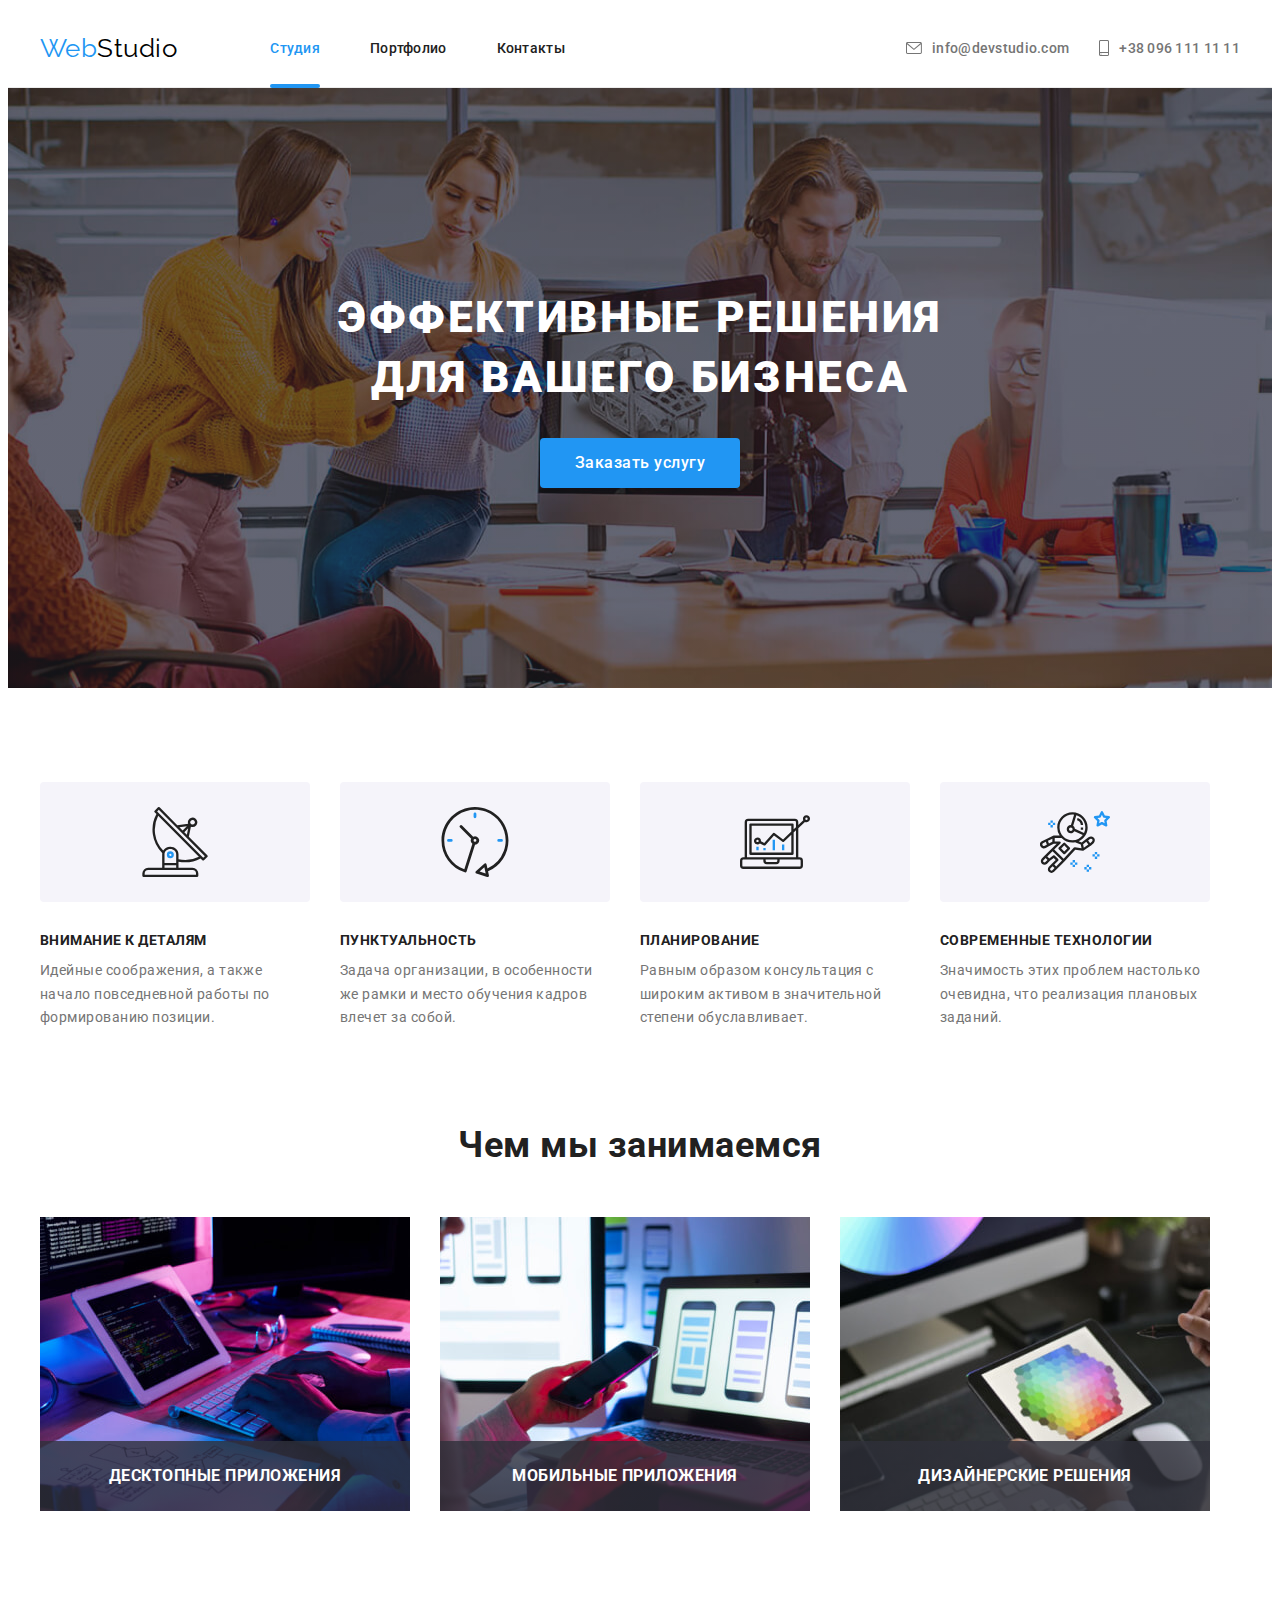
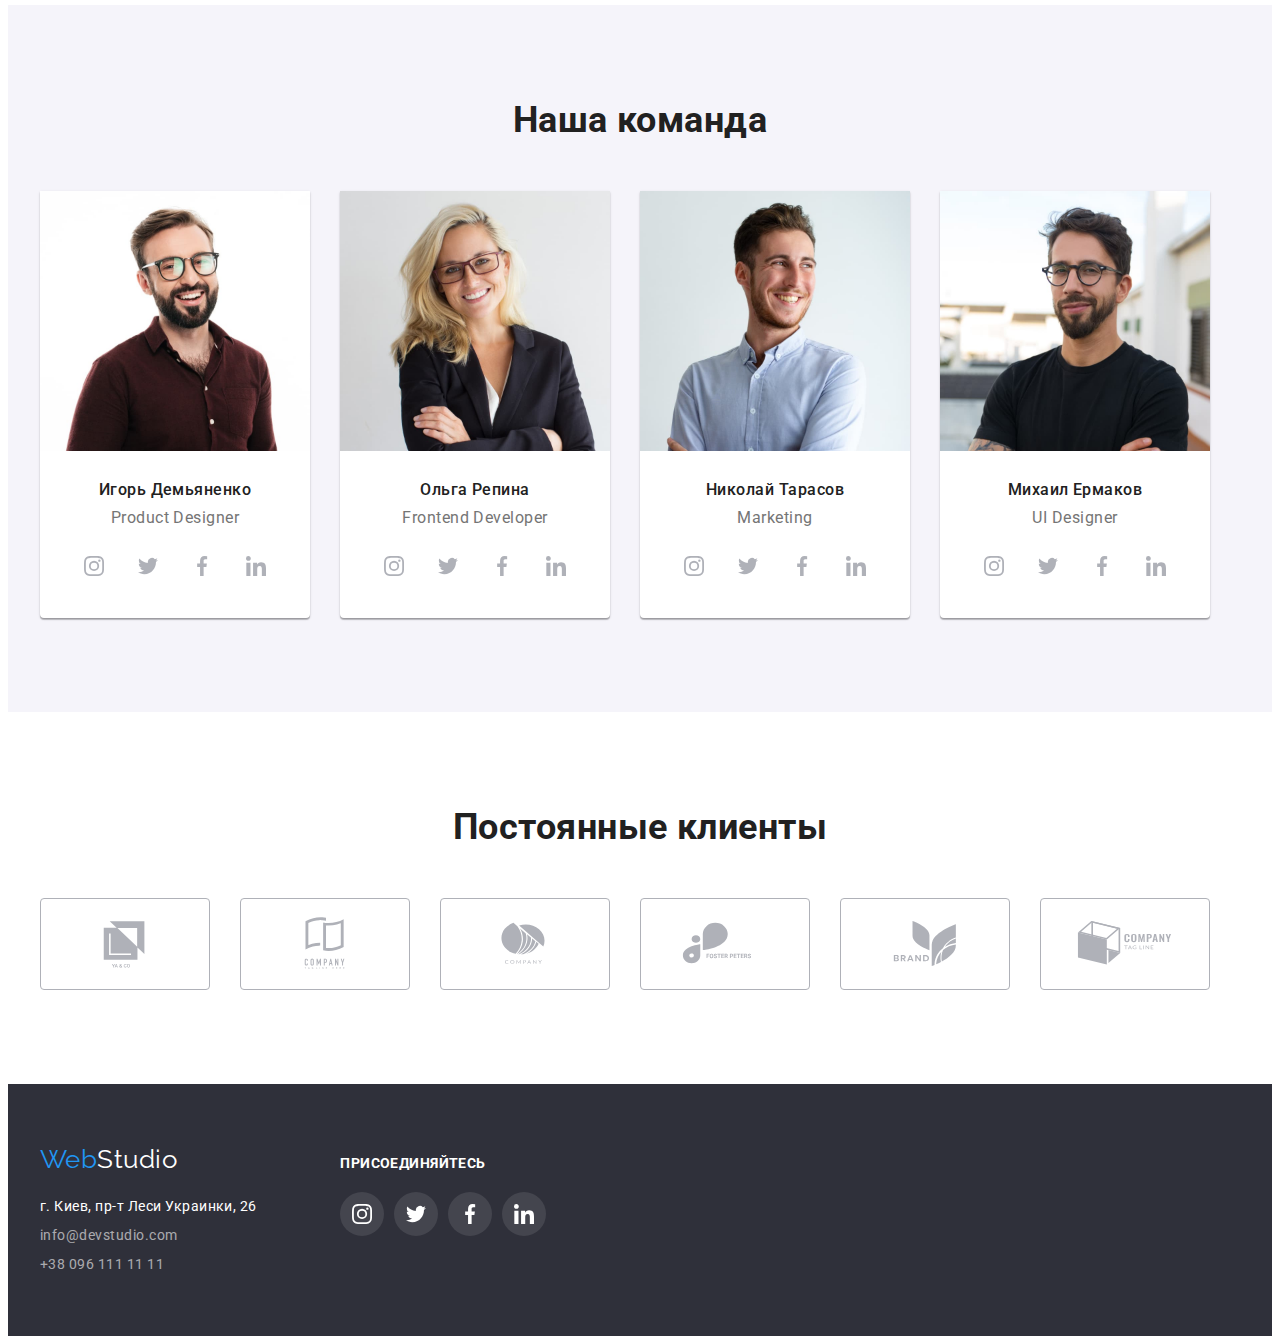
==== index.html @ fe24dbd6 "Update" ====
<!DOCTYPE html>
<html lang="ru">
  <head>
    <meta charset="UTF-8" />
    <meta http-equiv="X-UA-Compatible" content="IE=edge" />
    <meta name="viewport" content="width=device-width, initial-scale=1.0" />
    <title>Веб студия WebStudio</title>
    <link rel="preconnect" href="https://fonts.googleapis.com" />
    <link rel="preconnect" href="https://fonts.gstatic.com" crossorigin />
    <link
      href="https://fonts.googleapis.com/css2?family=Raleway:wght@700&family=Roboto:wght@400;500;700;900&display=swap"
      rel="stylesheet"
    />
    <link
      rel="stylesheet"
      href="https://cdnjs.cloudflare.com/ajax/libs/modern-normalize/1.1.0/modern-normalize.min.css"
      integrity="sha512-wpPYUAdjBVSE4KJnH1VR1HeZfpl1ub8YT/NKx4PuQ5NmX2tKuGu6U/JRp5y+Y8XG2tV+wKQpNHVUX03MfMFn9Q=="
      crossorigin="anonymous"
      referrerpolicy="no-referrer"
    />
    <link rel="stylesheet" href="./css/styles.css" />
  </head>
  <body class="body-page">
    <header class="page-header">
      <!--Логотип и навигация-->
      <div class="container">
        <nav class="navigation">
          <a class="logo logo-header link" href="./index.html"><span>Web</span>Studio</a>
          <ul class="site-nav">
            <li class="site-nav-element">
              <a class="link current" href="./index.html">Студия</a>
            </li>
            <li class="site-nav-element">
              <a class="link" href="./portfolio.html">Портфолио</a>
            </li>
            <li class="site-nav-element">
              <a class="link" href="">Контакты</a>
            </li>
          </ul>
        </nav>

        <ul class="auth-nav">
          <li class="auth-nav-element">
            <a class="auth-nav-mail link" href="mailto:info@devstudio.com"
              ><svg class="auth-nav-mail-svg">
                <use href="./images/symbol-defs.svg#icon-mail"></use></svg
              >info@devstudio.com</a
            >
          </li>
          <li class="auth-nav-element">
            <a class="auth-nav-phone link" href="tel:+380961111111"
              ><svg class="auth-nav-phone-svg">
                <use href="./images/symbol-defs.svg#icon-tel"></use></svg
              >+38 096 111 11 11</a
            >
          </li>
        </ul>
      </div>
    </header>
    <!--Герой-->
    <main>
      <div class="overlay">
        <section class="hero">
          <div class="container">
            <h1 class="hero-title">
              Эффективные решения <br />
              для вашего бизнеса
            </h1>
            <button class="button" type="button" data-modal-open>Заказать услугу</button>
          </div>
          <div class="backdrop is-hidden" data-modal>
            <form class="modal" name="signup_form" autocomplete="on" novalidate>
              <button class="button-close" data-modal-close>
                <svg class="button-close-svg">
                  <use href="./images/symbol-defs.svg#button-close"></use>
                </svg>
              </button>

              <h2 class="modal-title">Оставьте свои данные, мы вам перезвоним</h2>
              <div class="form-fild">
                <label class="form-label" for="name">Имя</label>
                <input
                  class="form-input"
                  type="text"
                  id="name"
                  autofocus
                  placeholder="Иванов Иван Иванович"
                />
              </div>
              <div class="form-fild">
                <label class="form-label" for="tel">Телефон</label>
                <input
                  class="form-input"
                  name="tel"
                  type="tel"
                  id="tel"
                  placeholder="+380**-000-00-00"
                />
              </div>
              <div class="form-fild">
                <label class="form-label" for="email">Почта</label>
                <input
                  class="form-input"
                  name="email"
                  type="email"
                  id="email"
                  placeholder="mail@mail.com"
                />
              </div>
              <div class="form-fild">
                <label class="form-label" for="comment">Комментарий</label>
                <textarea
                  class="form-input comment"
                  name="comment"
                  type="comment"
                  id="comment"
                  placeholder="Введите текст"
                  rows="8"
                ></textarea>
              </div>
              <input class="input" name="checkbox" type="checkbox" id="checkbox" />
              <label class="form-label" for="checkbox"
                >Соглашаюсь с рассылкой и принимаю
                <span class="oferta">Условия договора</span></label
              >
              <br />
              <button type="submit">Отправить</button>
            </form>
          </div>
        </section>
      </div>
      <!--Статьи-->
      <section class="section">
        <div class="container">
          <ul class="works-list list">
            <li class="works">
              <div class="works-thumb">
                <svg class="works-svg">
                  <use href="./images/symbol-defs.svg#icon-antenna"></use>
                </svg>
              </div>

              <h3 class="works-title">Внимание к деталям</h3>
              <p class="works-text">
                Идейные соображения, а также начало повседневной работы по формированию позиции.
              </p>
            </li>
            <li class="works">
              <div class="works-thumb">
                <svg class="works-svg">
                  <use href="./images/symbol-defs.svg#icon-clock"></use>
                </svg>
              </div>
              <h3 class="works-title">Пунктуальность</h3>
              <p class="works-text">
                Задача организации, в особенности же рамки и место обучения кадров влечет за собой.
              </p>
            </li>
            <li class="works">
              <div class="works-thumb">
                <svg class="works-svg">
                  <use href="./images/symbol-defs.svg#icon-diagram"></use>
                </svg>
              </div>
              <h3 class="works-title">Планирование</h3>
              <p class="works-text">
                Равным образом консультация с широким активом в значительной степени обуславливает.
              </p>
            </li>
            <li class="works">
              <div class="works-thumb">
                <svg class="works-svg">
                  <use href="./images/symbol-defs.svg#icon-astronaut"></use>
                </svg>
              </div>
              <h3 class="works-title">Современные технологии</h3>
              <p class="works-text">
                Значимость этих проблем настолько очевидна, что реализация плановых заданий.
              </p>
            </li>
          </ul>
        </div>
      </section>

      <!--Чем мы занимаемся-->
      <section class="section no-padding-top">
        <div class="container">
          <h2 class="section-title">Чем мы занимаемся</h2>
          <ul class="photo-set">
            <li class="photo">
              <div class="photo-set-thumb">
                <img src="./images/img5.jpg" alt="Фото процесса набора кода" width="370" />
                <div class="photo-set-decor">
                  <p class="photo-set-text">Десктопные приложения</p>
                </div>
              </div>
            </li>
            <li class="photo">
              <div class="photo-set-thumb">
                <img
                  src="./images/img6.jpg"
                  alt="Фото процесса разработки дизайна мобильного приложения"
                  width="370"
                />
                <div class="photo-set-decor">
                  <p class="photo-set-text">Мобильные приложения</p>
                </div>
              </div>
            </li>
            <li class="photo">
              <div class="photo-set-thumb">
                <img src="./images/img7.jpg" alt="Фото карты цветов на планшете" width="370" />
                <div class="photo-set-decor">
                  <p class="photo-set-text">Дизайнерские решения</p>
                </div>
              </div>
            </li>
          </ul>
        </div>
      </section>
      <!--Наша команда-->
      <section class="section personal">
        <div class="container">
          <h2 class="section-title">Наша команда</h2>
          <ul class="personal-card-set">
            <li class="personal-card-item">
              <article>
                <div class="card-thumb">
                  <img src="./images/img1.jpg" alt="Фото Игорь Демьяненко" width="270" />
                </div>
                <div class="personal-card-footer">
                  <h3 class="personal-title">Игорь Демьяненко</h3>
                  <p class="personal-text">Product Designer</p>
                  <ul class="personal-card-icon-set list">
                    <li class="personal-card-icon-item">
                      <button class="personal-card-button">
                        <svg class="personal-card-icon">
                          <use href="./images/symbol-defs.svg#icon-instagram"></use>
                        </svg>
                      </button>
                    </li>
                    <li class="personal-card-icon-item">
                      <button class="personal-card-button">
                        <svg class="personal-card-icon">
                          <use href="./images/symbol-defs.svg#icon-twitter"></use>
                        </svg>
                      </button>
                    </li>
                    <li class="personal-card-icon-item">
                      <button class="personal-card-button">
                        <svg class="personal-card-icon">
                          <use href="./images/symbol-defs.svg#icon-facebook"></use>
                        </svg>
                      </button>
                    </li>
                    <li class="personal-card-icon-item">
                      <button class="personal-card-button">
                        <svg class="personal-card-icon">
                          <use href="./images/symbol-defs.svg#icon-linkedin"></use>
                        </svg>
                      </button>
                    </li>
                  </ul>
                </div>
              </article>
            </li>

            <li class="personal-card-item">
              <article>
                <div class="card-thumb">
                  <img src="./images/img2.jpg" alt="Фото Ольга Репина" width="270" />
                </div>
                <div class="personal-card-footer">
                  <h3 class="personal-title">Ольга Репина</h3>
                  <p class="personal-text">Frontend Developer</p>
                  <ul class="personal-card-icon-set list">
                    <li class="personal-card-icon-item">
                      <button class="personal-card-button">
                        <svg class="personal-card-icon">
                          <use href="./images/symbol-defs.svg#icon-instagram"></use>
                        </svg>
                      </button>
                    </li>
                    <li class="personal-card-icon-item">
                      <button class="personal-card-button">
                        <svg class="personal-card-icon">
                          <use href="./images/symbol-defs.svg#icon-twitter"></use>
                        </svg>
                      </button>
                    </li>
                    <li class="personal-card-icon-item">
                      <button class="personal-card-button">
                        <svg class="personal-card-icon">
                          <use href="./images/symbol-defs.svg#icon-facebook"></use>
                        </svg>
                      </button>
                    </li>
                    <li class="personal-card-icon-item">
                      <button class="personal-card-button">
                        <svg class="personal-card-icon">
                          <use href="./images/symbol-defs.svg#icon-linkedin"></use>
                        </svg>
                      </button>
                    </li>
                  </ul>
                </div>
              </article>
            </li>

            <li class="personal-card-item">
              <article>
                <div class="card-thumb">
                  <img src="./images/img3.jpg" alt="Фото Николай Тарасов" width="270" />
                </div>
                <div class="personal-card-footer">
                  <h3 class="personal-title">Николай Тарасов</h3>
                  <p class="personal-text">Marketing</p>
                  <ul class="personal-card-icon-set list">
                    <li class="personal-card-icon-item">
                      <button class="personal-card-button">
                        <svg class="personal-card-icon">
                          <use href="./images/symbol-defs.svg#icon-instagram"></use>
                        </svg>
                      </button>
                    </li>
                    <li class="personal-card-icon-item">
                      <button class="personal-card-button">
                        <svg class="personal-card-icon">
                          <use href="./images/symbol-defs.svg#icon-twitter"></use>
                        </svg>
                      </button>
                    </li>
                    <li class="personal-card-icon-item">
                      <button class="personal-card-button">
                        <svg class="personal-card-icon">
                          <use href="./images/symbol-defs.svg#icon-facebook"></use>
                        </svg>
                      </button>
                    </li>
                    <li class="personal-card-icon-item">
                      <button class="personal-card-button">
                        <svg class="personal-card-icon">
                          <use href="./images/symbol-defs.svg#icon-linkedin"></use>
                        </svg>
                      </button>
                    </li>
                  </ul>
                </div>
              </article>
            </li>

            <li class="personal-card-item">
              <article>
                <div class="card-thumb">
                  <img src="./images/img4.jpg" alt="Фото Михаил Ермаков" width="270" />
                </div>
                <div class="personal-card-footer">
                  <h3 class="personal-title">Михаил Ермаков</h3>
                  <p class="personal-text">UI Designer</p>
                  <ul class="personal-card-icon-set list">
                    <li class="personal-card-icon-item">
                      <button class="personal-card-button">
                        <svg class="personal-card-icon">
                          <use href="./images/symbol-defs.svg#icon-instagram"></use>
                        </svg>
                      </button>
                    </li>
                    <li class="personal-card-icon-item">
                      <button class="personal-card-button">
                        <svg class="personal-card-icon">
                          <use href="./images/symbol-defs.svg#icon-twitter"></use>
                        </svg>
                      </button>
                    </li>
                    <li class="personal-card-icon-item">
                      <button class="personal-card-button">
                        <svg class="personal-card-icon">
                          <use href="./images/symbol-defs.svg#icon-facebook"></use>
                        </svg>
                      </button>
                    </li>
                    <li class="personal-card-icon-item">
                      <button class="personal-card-button">
                        <svg class="personal-card-icon">
                          <use href="./images/symbol-defs.svg#icon-linkedin"></use>
                        </svg>
                      </button>
                    </li>
                  </ul>
                </div>
              </article>
            </li>
          </ul>
        </div>
      </section>
      <section class="section">
        <div class="container">
          <h2 class="section-title">Постоянные клиенты</h2>
          <ul class="regular-customers-set">
            <li class="regular-customers-item">
              <button class="regular-customers-button">
                <svg class="regular-customers-icon">
                  <use href="./images/symbol-defs.svg#icon-regular-customers-1"></use>
                </svg>
              </button>
            </li>
            <li class="regular-customers-item">
              <button class="regular-customers-button">
                <svg class="regular-customers-icon">
                  <use href="./images/symbol-defs.svg#icon-regular-customers-2"></use>
                </svg>
              </button>
            </li>
            <li class="regular-customers-item">
              <button class="regular-customers-button">
                <svg class="regular-customers-icon">
                  <use href="./images/symbol-defs.svg#icon-regular-customers-3"></use>
                </svg>
              </button>
            </li>
            <li class="regular-customers-item">
              <button class="regular-customers-button">
                <svg class="regular-customers-icon">
                  <use href="./images/symbol-defs.svg#icon-regular-customers-4"></use>
                </svg>
              </button>
            </li>
            <li class="regular-customers-item">
              <button class="regular-customers-button">
                <svg class="regular-customers-icon">
                  <use href="./images/symbol-defs.svg#icon-regular-customers-5"></use>
                </svg>
              </button>
            </li>
            <li class="regular-customers-item">
              <button class="regular-customers-button">
                <svg class="regular-customers-icon">
                  <use href="./images/symbol-defs.svg#icon-regular-customers-6"></use>
                </svg>
              </button>
            </li>
          </ul>
        </div>
      </section>
    </main>
    <footer class="footer">
      <div class="container">
        <div>
          <!--Логотип-->
          <a class="logo logo-footer link" href="./index.html"><span>Web</span>Studio</a>
          <!--Контакты-->
          <address class="address one">г. Киев, пр-т Леси Украинки, 26</address>
          <address class="address">
            <a class="link" href="mailto:info@devstudio.com">info@devstudio.com</a>
            <a class="link" href="tel:+380961111111">+38 096 111 11 11</a>
          </address>
        </div>
        <div class="social-set">
          <h3 class="social-title">Присоединяйтесь</h3>
          <ul class="personal-card-icon-set list">
            <li class="personal-card-icon-item">
              <button class="footer-icon-button">
                <svg class="footer-icon personal-card-icon">
                  <use href="./images/symbol-defs.svg#icon-instagram"></use>
                </svg>
              </button>
            </li>
            <li class="personal-card-icon-item">
              <button class="footer-icon-button">
                <svg class="personal-card-icon">
                  <use href="./images/symbol-defs.svg#icon-twitter"></use>
                </svg>
              </button>
            </li>
            <li class="personal-card-icon-item">
              <button class="footer-icon-button">
                <svg class="personal-card-icon">
                  <use href="./images/symbol-defs.svg#icon-facebook"></use>
                </svg>
              </button>
            </li>
            <li class="personal-card-icon-item">
              <button class="footer-icon-button">
                <svg class="personal-card-icon">
                  <use href="./images/symbol-defs.svg#icon-linkedin"></use>
                </svg>
              </button>
            </li>
          </ul>
        </div>
      </div>
    </footer>
    <script src="./js/modal.js"></script>
  </body>
</html>
---- css/styles.css ----
:root {
    --brand-color-blue: #3f51b5;
    --brand-color-blue-light: #2196F3;
    --brand-color-blue-light-hover: #188CE8;    
    --brand-color-black: #000000;
    --brand-color-black-light: #212121;
    --brand-color-black-dark: #2F303A;
    --brand-color-gray: #757575;
    --brand-color-gray-light: #F5F4FA;
    --brand-color-gray-border: #EEEEEE;
    --brand-color-gray-icon: #AFB1B8;
    --brand-color-white: #FFFFFF;
    --brand-color-heder-line: #ECECEC;
    --brand-color-address:rgba(255, 255, 255, 0.6);
    --card-set-portfolio: 30px;
    --animation-duration: 250ms;
    --animation-timing-function: cubic-bezier(0.4, 0, 0.2, 1);
}
h1, h2, h3, h4, h5, h6, p, ul {
    margin: 0;
}
ul {
    padding: 0;
}
img {
    display: block;
    max-width: 100%;
    height: auto;
}
.list {
    list-style: none;    
}
.link {
    text-decoration: none;    
    line-height: 1.17;
}
.body-page {    
    font-family: 'Roboto', sans-serif;
    letter-spacing: 0.03em;
    background-color: var(--brand-color-white);        
    color: var(--brand-color-black-light);   
}

/* Рамка хедера */
.page-header .container{
    display: flex;    
    padding-top: 25px;
    padding-bottom: 24px;
    align-items: center;
}

.page-header {    
    border-bottom: 1px solid var(--brand-color-heder-line);
}

/* Подсветка */
.site-nav {
    display: flex;
    align-items: center;
    list-style: none;     
}
.site-nav .link {    
    display: block;
    font-size: 14px;
    font-weight: 500;
    letter-spacing: 0.02em;
    color: var(--brand-color-black-light);

    transition: color;
    transition-duration: var(--animation-duration);
    transition-timing-function: var(--animation-timing-function);
}
.site-nav .link:hover, 
.site-nav .link:focus, 
.site-nav .link.current {
    color: var(--brand-color-blue-light);
}
.site-nav-element + .site-nav-element {
    margin-left: 50px;
}

.navigation {
    display: flex;
}

/* Хедер, почта, телефон */
.auth-nav {
    margin-left: auto;
    display: flex;
    list-style: none;
}

.auth-nav-element + .auth-nav-element {
 margin-left: 30px;
}

.auth-nav .link {    
    font-size: 14px;
    font-weight: 500;
    letter-spacing: 0.02em;
    color: var(--brand-color-gray);

    transition: color;
    transition-duration: var(--animation-duration);
    transition-timing-function: var(--animation-timing-function);
}
.auth-nav .link:hover, .auth-nav .link:focus {
    color: var(--brand-color-blue-light);       
}
.auth-nav-mail, .auth-nav-phone {
    display: flex;
    align-items: center;
}

.auth-nav-mail-svg {    
    height: 12px;
    width: 16px;
    fill: currentColor;
    margin-right: 10px;
} 
.auth-nav-phone-svg {
    height: 16px;
    width: 10px;
    fill: currentColor;   
    margin-right: 10px;    
}


/* Логотип */
.logo {
    margin-right: 93px;    
    font-size: 26px;
    color: var(--brand-color-black);    
    font-family: 'Raleway', sans-serif;        
}
.logo span{
    color: var(--brand-color-blue-light);
}
/* Герой */
.hero .button {
    display: inline-block;
    padding: 10px 32px;
    margin: 0;
    min-width: 200px;
    color: var(--brand-color-white);
    background: var(--brand-color-blue-light);
    box-shadow: 0px 4px 4px rgba(0, 0, 0, 0.15);
    line-height: 1.88;
    transition: background;
    transition-duration: var(--animation-duration);
    transition-timing-function: var(--animation-timing-function);
}
.hero .button:hover, 
.hero .button:focus {
    background-color: var(--brand-color-blue-light-hover);
}
.hero {
    padding-top: 200px;
    padding-bottom: 200px;
    text-align: center;    
}
.overlay {
    margin-right: auto;
    margin-left: auto;
    max-width: 1600px;
    background-image: linear-gradient(
    to right
    ,rgba(47, 48, 58, 0.4)
    ,rgba(47, 48, 58, 0.4))
    ,url(../images/hero.jpg);
    background-color: #C4C4C4;;
    background-position: center;
    background-repeat: no-repeat;
}

.hero-title {    
    margin-bottom: 30px;
    text-transform: uppercase;
    text-align: center;    
    font-size: 44px;
    font-weight: 900;    
    line-height: 1.36;
    letter-spacing: 0.06em;
    color: var(--brand-color-white);    
}
/* Наша команда */
.personal { 
    background: var(--brand-color-gray-light);
}
.personal-card-footer {
    padding-top: 30px;
    padding-bottom: 30px;
}
.personal-title {    
    margin-bottom: 10px;
    font-weight: 500;
    font-size: 16px;    
    line-height: 1.17;
    text-align: center;    
}
.personal-text {
    margin-bottom: 16px;   
    line-height: 1.17;
    text-align: center;    
    color: var(--brand-color-gray);
}
.personal-card-set {    
    display: flex;   
    list-style: none;
}
.personal-card-item {
     
    background-color: var(--brand-color-white);
    box-shadow: 0px 1px 3px rgba(0, 0, 0, 0.12), 0px 1px 1px rgba(0, 0, 0, 0.14), 0px 2px 1px rgba(0, 0, 0, 0.2);
    border-radius: 0px 0px 4px 4px;
}
.personal-card-item + .personal-card-item {
    margin-left: 30px;
}
.personal-card-icon-set {
    display: flex;
    justify-content: center;
}
.personal-card-button { 
    width: 44px;
    height: 44px;
    padding: 0;
    display: flex;
    align-items: center;
    justify-content: center;
    cursor: pointer;
    color: var(--brand-color-gray-icon);
    background: none;    
    border: none;
    border-radius: 50%;

    transition: color, background-color;
    transition-duration: var(--animation-duration);
    transition-timing-function: var(--animation-timing-function);
}
.personal-card-button:hover,
.personal-card-button:focus {
    color: var(--brand-color-white);
    background-color: var(--brand-color-blue-light);    
}
.personal-card-icon-item + .personal-card-icon-item {
    margin-left: 10px;
}
.personal-card-icon {
    fill: currentColor;  
    width: 20px;
    height: 20px;
}
/* Секция картинок */
.section-title {   
    margin-bottom: 50px;    
    font-size: 36px;    
    line-height: 1.17;
    text-align: center;    
}
/* Секция коротких текстов */
.works-list {    
    display: flex;    
}
.works + .works {    
    margin-left: 30px;
}

.works-thumb {
    margin-bottom: 30px;
    justify-content: center;
    align-items: center;
    display: flex;
    width: 270px;
    height: 120px;
    background: var(--brand-color-gray-light);
    border-radius: 4px;
}
.works-svg {    
    width: 70px;
    height: 70px;    
}

.works-title {
    margin-bottom: 10px;   
    font-size: 14px;    
    line-height: 1.17;    
    text-transform: uppercase;
}
.works-text {        
    width: 270px; 
    font-size: 14px;    
    line-height: 1.714;    
    color: var(--brand-color-gray);       
}

/* Секция Постоянные клиенты */
.regular-customers-set {
    display: flex;
    list-style: none;
}


.regular-customers-item + .regular-customers-item {
    margin-left: 30px;
}

.regular-customers-icon { 
    fill: currentColor;    
    width: 106px;
    height: 60px;
}

.regular-customers-button {
    padding: 0;
    justify-content: center;
    align-items: center;
    display: flex;    
    width: 170px;
    height: 92px;
    color: var(--brand-color-gray-icon);
    cursor: pointer;    
    border: 1px solid var(--brand-color-gray-icon);
    border-radius: 4px;
    background-color: var(--brand-color-white);

    transition: color, border;
    transition-duration: var(--animation-duration);
    transition-timing-function: var(--animation-timing-function);
}
.regular-customers-button:hover, 
.regular-customers-button:focus {
    color: var(--brand-color-blue-light);
    border: 1px solid var(--brand-color-blue-light);
    
}

/* Футер */
.logo-footer {
    margin-bottom: 20px;
    display: block;
    color: var(--brand-color-white);    
}
.footer {
    padding: 60px 0;
    background: var(--brand-color-black-dark);    
}
.address,
.address .link {    
    font-size: 14px;
    line-height: 1.71;
    color: var(--brand-color-white);
    font-style: normal;
}
.one {
margin-bottom: 5px;
}

.address .link {    
    display: block;
    color: var(--brand-color-address);
    transition: color;
    transition-duration: var(--animation-duration);
    transition-timing-function: var(--animation-timing-function);
}
.address .link:first-child {
margin-bottom: 5px;
}
.address .link:hover,
.address .link:focus {
    color: var(--brand-color-blue-light);
}

.social-set {
    margin-top: 12px;
    margin-left: 70px;
}
.social-title {
    margin-bottom: 20px;
    text-transform: uppercase;
    color: var(--brand-color-white);
    font-weight: 700;
    font-size: 14px;
    line-height: 1.14;
    letter-spacing: 0.03em;
}


.footer-icon-button {
    width: 44px;
    height: 44px;
    padding: 0;
    display: flex;
    align-items: center; 
    justify-content: center;   
    cursor: pointer;
    color: var(--brand-color-white);
    background: rgba(255, 255, 255, 0.1);
    border-radius: 50%;    
    border: none;

    transition: color, background-color;
    transition-duration: var(--animation-duration);
    transition-timing-function: var(--animation-timing-function);
}

.footer-icon-button:hover,
.footer-icon-button:focus {    
    background-color: var(--brand-color-blue-light);
}
.footer > .container {
    display: flex;
}
/* Портфолио фильтры*/
.buttons {
    margin-bottom: 50px;
    display: flex;
    justify-content: center;
}
.button {
    padding: 6px 22px;  
    margin: 0px 4px;   
    color: var(--brand-color-black-light);
    background: var(--brand-color-gray-light);
    cursor: pointer;
    border: 0;    
    font-family: inherit;
    font-weight: 500;
    font-size: 16px;
    line-height: 1.62;    
    letter-spacing: inherit;    
    border-radius: 4px;

    transition: color, background, box-shadow;
    transition-duration: var(--animation-duration);
    transition-timing-function: var(--animation-timing-function);
}

.button:hover, .button:focus {
    color: var(--brand-color-white);
    background: var(--brand-color-blue-light);
    box-shadow: 0px 3px 1px rgba(0, 0, 0, 0.1), 0px 1px 2px rgba(0, 0, 0, 0.08), 0px 2px 2px rgba(0, 0, 0, 0.12);
}
/* Портфолио карточки */
.portfolio-card {
    text-decoration: none;
    display: block;

    transition: box-shadow;
    transition-duration: var(--animation-duration);
    transition-timing-function: var(--animation-timing-function);
}
.portfolio-card-set-title {
    display: none;
}
.portfolio-card-set {    
    margin-top: calc(-1 * var(--card-set-portfolio));
    margin-left: calc(-1 * var(--card-set-portfolio));
    display: flex;
    flex-wrap: wrap;
}

.portfolio-card:hover,
.portfolio-card:focus {
    box-shadow: 0px 1px 1px rgba(0, 0, 0, 0.12), 0px 4px 4px rgba(0, 0, 0, 0.06), 1px 4px 6px rgba(0, 0, 0, 0.16);
}

.portfolio-card-item {
    margin-top: var(--card-set-portfolio);
    margin-left: var(--card-set-portfolio);
    flex-basis: calc(100% / 3 - var(--card-set-portfolio));
}

.portfolio-card-content {
    padding: 20px 23px 19px 24px;
    border: 1px solid var(--brand-color-gray-border);
    border-top: none;
}

.portfolio-card-title {
    color: var(--brand-color-black-light);
    margin-bottom: 4px;
    font-size: 18px;
    line-height: 2;
    letter-spacing: 0.06em;
}

.portfolio-card-text {
    line-height: 1.88;
    color: var(--brand-color-gray);
}

.container {
    margin-left: auto;
    margin-right: auto;
    width: 1200px;
    padding-left: 15px;
    padding-right: 15px;    
    /* outline: solid tomato; */
}
.section {
    padding: 94px 0;    
}
.no-padding-top  {
    padding-top: 0;
}
.photo-set {    
    list-style: none;
    display: flex;    
}
.photo + .photo {
    margin-left: 30px;
}
.photo-set-thumb {
    position: relative;
}

.photo-set-text {
    color: var(--brand-color-white);
    text-transform: uppercase;
    font-weight: 700;
    text-align: center;
}

.photo-set-decor {
    display: flex;
    justify-content: center;
    align-items: center;
    height: 70px;
    width: 100%;
    position: absolute;
    bottom: 0;
    background: linear-gradient(to right, rgba(47, 48, 58, 0.8), rgba(47, 48, 58, 0.8));
}

.photo + .photo {
    margin-left: 30px;
}
.card-thumb {
    position: relative;
    overflow: hidden;
}


.portfolio-card-overlay {    
    position: absolute;
    top: 0;
    left: 0;
    width: 100%;
    height: 100%;
    background-color: rgba(33, 150, 243, 0.9);
    transform: translateY(100%);

    transition-property: transform;
    transition-duration: var(--animation-duration);
    transition-timing-function: var(--animation-timing-function);
}
.portfolio-card:hover .portfolio-card-overlay,
.portfolio-card:focus .portfolio-card-overlay  {    
    transform: translateY(0);    
}

.portfolio-card-overlay-text {
    padding: 63px 24px;
    font-size: 18px;
    line-height: 1.56;
    letter-spacing: 0.03em;
    color: var(--brand-color-white);
}
/* Анимация модалки */
.backdrop {    
    position: fixed;
    top: 0;
    left: 0;
    width: 100%;
    height: 100%;
    background-color: rgba(0, 0, 0, 0.2);
    opacity: 1;
    transition-property: opacity;
    transition-duration: var(--animation-duration);
    transition-timing-function: var(--animation-timing-function);
    z-index: 999;
}
.backdrop.is-hidden {
    opacity: 0;
    pointer-events: none;
}

.modal {
    position: relative;
    padding: 40px;
    position: absolute;
    top: 50%;
    left: 50%;    
    transform: translate(-50%, -50%) scale(1);
    min-width: 528px;
    min-height: 581px;
    background-color: var(--brand-color-white);
    box-shadow: 0px 1px 3px rgba(0, 0, 0, 0.12), 0px 1px 1px rgba(0, 0, 0, 0.14), 0px 2px 1px rgba(0, 0, 0, 0.2);
    border-radius: 4px;

    transition-property: transform;
    transition-duration: var(--animation-duration);
    transition-timing-function: var(--animation-timing-function);
}
.backdrop.is-hidden .modal {
    transform: translate(-50%, -50%) scale(0.5);
}
/* декоративное подчеркивание */
.site-nav-element {
    position: relative;
}
.site-nav-element>.link::after {    
    position: absolute;
    content: "";
    display: block;
    height: 4px;
    width: 100%;
    margin-top: 28px;
    background-color: var(--brand-color-blue-light);
    border-radius: 2px;
    transform: scaleX(0);
    transition: transform;
    transition-duration: var(--animation-duration);
    transition-timing-function: var(--animation-timing-function);
}

.site-nav-element > .link:hover::after,
.site-nav-element>.link:focus::after {
    transform: scaleX(1);
}

.link.current::after {
    transform: scaleX(1);    
}

.button-close {
    position: absolute;
    top: 8px;
    right: 8px;
    border: 1px solid rgba(0, 0, 0, 0.1);
    width: 30px;
    height: 30px;
    border-radius: 50%;
    background-color: var(--brand-color-white);

    transition: color;
    transition-duration: var(--animation-duration);
    transition-timing-function: var(--animation-timing-function);
}

.button-close:hover, 
.button-close:focus {
    color: var(--brand-color-blue-light);    
}

.button-close-svg {
    
    width: 11px;
    height: 11px;
    fill: currentColor;
}

.modal-title {
    margin-bottom: 12px;
    font-weight: 700;
    font-size: 20px;
    text-align: center;
    
    color: #212121;
}
.modal .form-label {
    text-align: left;
    letter-spacing: 0.01em;
    margin-bottom: 4px;
    color: var(--brand-color-gray);
}

.modal-set {
    font-size: 12px;
    display: flex;
    flex-direction: column;
    align-items: flex-start;
}
.form-input {
    padding: 12px 11px;
    margin-bottom: 10px;
    /* height: 40px;  */
    width: 100%;

    border: 1px solid rgba(33, 33, 33, 0.2);
    border-radius: 4px;
}

.comment {
    padding: 12px 16px;
    resize: none;
    height: 120px;
}

.form-fild {
    display: flex;
    flex-direction: column;
    /* outline: solid tomato; */
}

.form-input::placeholder {
    font-size: 12px;
    line-height: 1.17;
    letter-spacing: 0.01em;
    color: rgba(117, 117, 117, 0.5);;
}
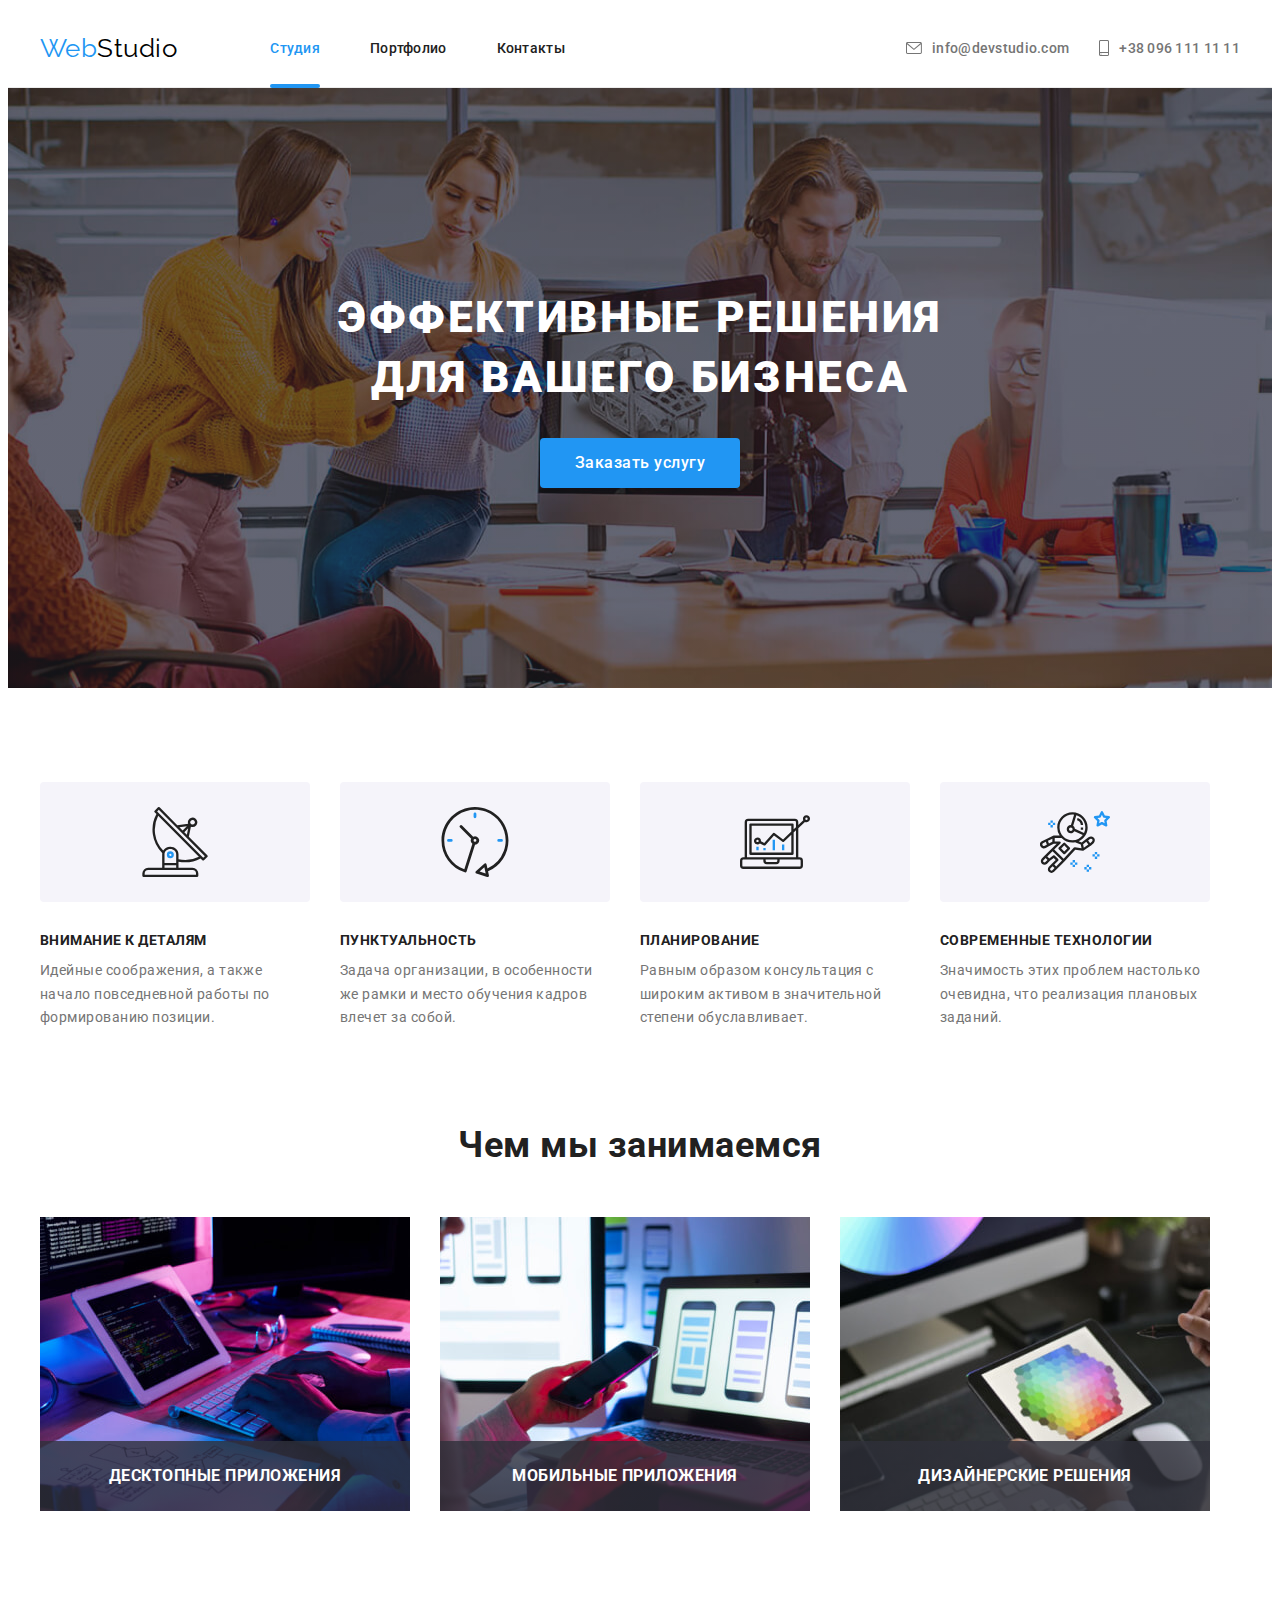
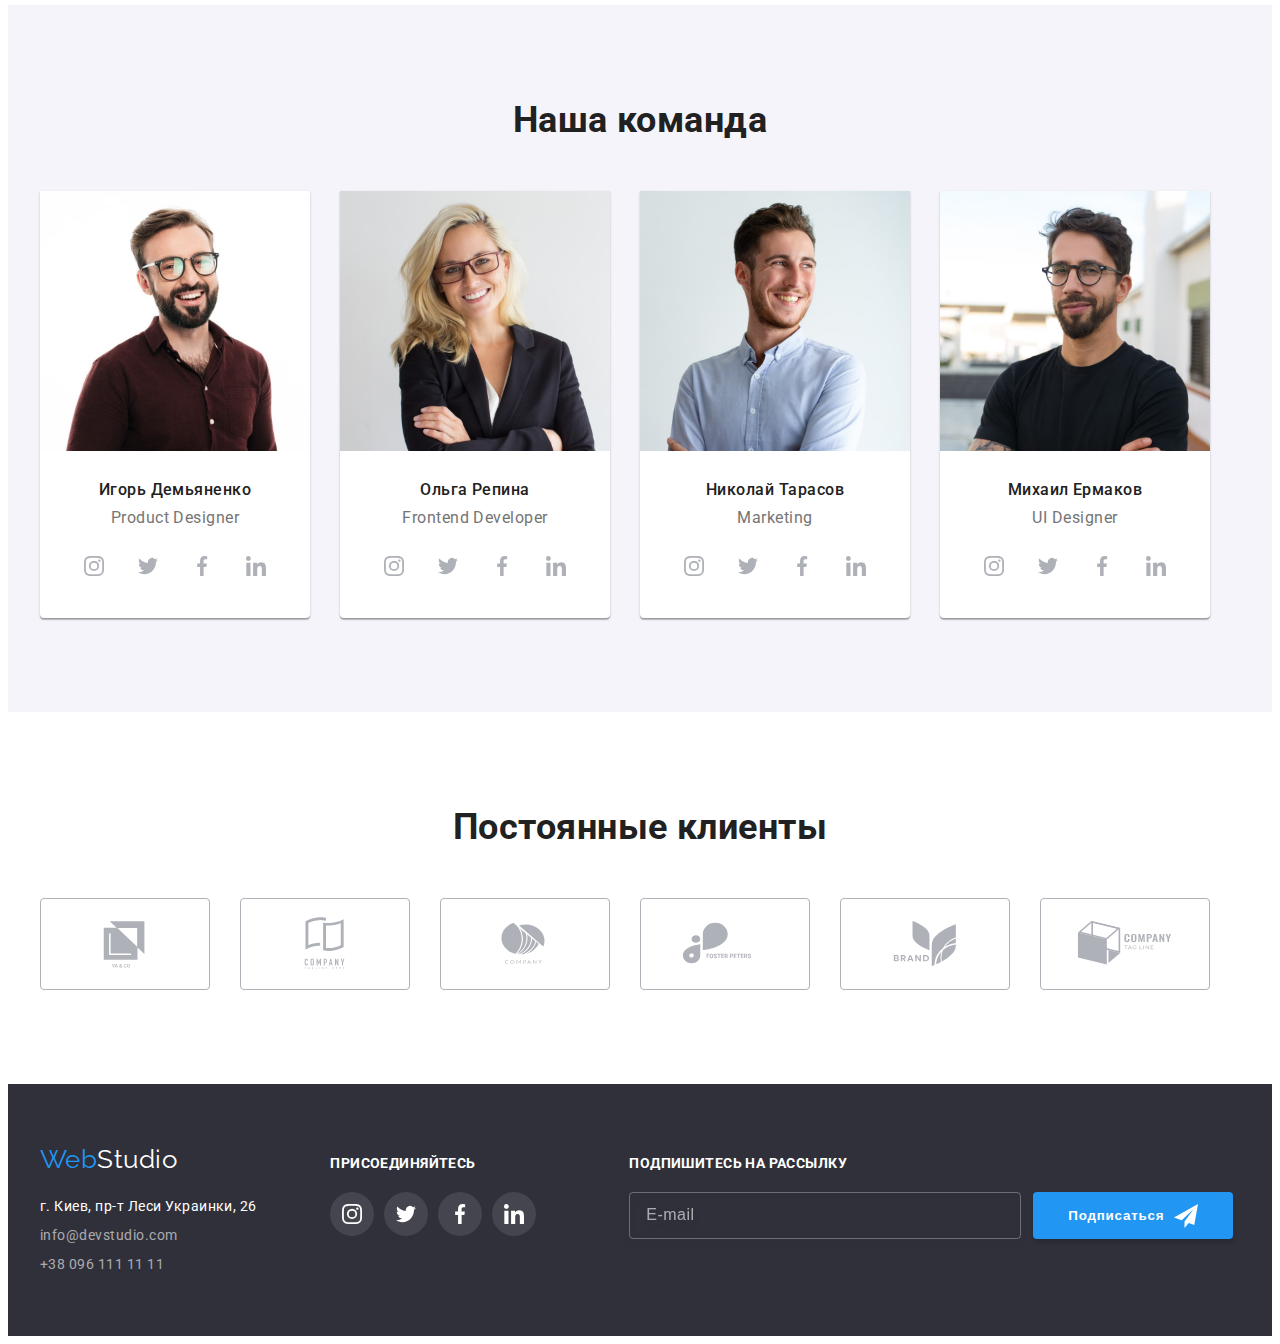
==== commit c7e09694: "Update" ====
--- a/index.html
+++ b/index.html
@@ -77,54 +77,59 @@
               </button>
 
               <h2 class="modal-title">Оставьте свои данные, мы вам перезвоним</h2>
-              <div class="form-fild">
-                <label class="form-label" for="name">Имя</label>
-                <input
-                  class="form-input"
-                  type="text"
-                  id="name"
-                  autofocus
-                  placeholder="Иванов Иван Иванович"
-                />
-              </div>
-              <div class="form-fild">
-                <label class="form-label" for="tel">Телефон</label>
-                <input
-                  class="form-input"
-                  name="tel"
-                  type="tel"
-                  id="tel"
-                  placeholder="+380**-000-00-00"
-                />
-              </div>
-              <div class="form-fild">
-                <label class="form-label" for="email">Почта</label>
-                <input
-                  class="form-input"
-                  name="email"
-                  type="email"
-                  id="email"
-                  placeholder="mail@mail.com"
-                />
-              </div>
-              <div class="form-fild">
+              <div class="form-field">
+                <label class="form-label"
+                  >Имя
+                  <div class="div-for-position">
+                    <input name="name" class="form-input" type="text" autofocus placeholder="" />
+                    <svg class="form-icon">
+                      <use href="./images/symbol-defs.svg#icon-name"></use>
+                    </svg>
+                  </div>
+                </label>
+              </div>
+              <div class="form-field">
+                <label class="form-label">
+                  Телефон
+                  <div class="div-for-position">
+                    <input class="form-input" name="tel" type="tel" placeholder="" />
+                    <svg class="form-icon">
+                      <use href="./images/symbol-defs.svg#icon-phone"></use>
+                    </svg>
+                  </div>
+                </label>
+              </div>
+              <div class="form-field">
+                <label class="form-label"
+                  >Почта
+                  <div class="div-for-position">
+                    <input class="form-input" name="email" type="email" placeholder="" />
+                    <svg class="form-icon">
+                      <use href="./images/symbol-defs.svg#icon-email"></use>
+                    </svg>
+                  </div>
+                </label>
+              </div>
+              <div class="form-field">
                 <label class="form-label" for="comment">Комментарий</label>
                 <textarea
                   class="form-input comment"
                   name="comment"
-                  type="comment"
                   id="comment"
                   placeholder="Введите текст"
                   rows="8"
                 ></textarea>
               </div>
-              <input class="input" name="checkbox" type="checkbox" id="checkbox" />
-              <label class="form-label" for="checkbox"
-                >Соглашаюсь с рассылкой и принимаю
-                <span class="oferta">Условия договора</span></label
-              >
-              <br />
-              <button type="submit">Отправить</button>
+              <div class="agreement-field">
+                <label class="agreement" for="checkbox">
+                  <input class="modal-checkbox" name="checkbox" type="checkbox" id="checkbox" />
+                  <span class="new-checkbox"></span>
+                  Соглашаюсь с рассылкой и принимаю
+                  <a href="" class="oferta">Условия договора</a></label
+                >
+              </div>
+
+              <button class="button" type="submit">Отправить</button>
             </form>
           </div>
         </section>
@@ -449,7 +454,7 @@
           <!--Логотип-->
           <a class="logo logo-footer link" href="./index.html"><span>Web</span>Studio</a>
           <!--Контакты-->
-          <address class="address one">г. Киев, пр-т Леси Украинки, 26</address>
+          <address class="address street">г. Киев, пр-т Леси Украинки, 26</address>
           <address class="address">
             <a class="link" href="mailto:info@devstudio.com">info@devstudio.com</a>
             <a class="link" href="tel:+380961111111">+38 096 111 11 11</a>
@@ -488,6 +493,15 @@
             </li>
           </ul>
         </div>
+        <div class="mailing">
+          <h3 class="social-title">Подпишитесь на рассылку</h3>
+          <div class="footer-group">
+            <label>
+              <input class="footer-input" name="mailing-email" type="email" placeholder="E-mail" />
+            </label>
+            <button class="footer-button" type="submit">Подписаться</button>
+          </div>
+        </div>
       </div>
     </footer>
     <script src="./js/modal.js"></script>
--- a/css/styles.css
+++ b/css/styles.css
@@ -137,7 +137,8 @@
     color: var(--brand-color-blue-light);
 }
 /* Герой */
-.hero .button {
+.hero .button,
+.footer-button {
     display: inline-block;
     padding: 10px 32px;
     margin: 0;
@@ -153,6 +154,8 @@
 .hero .button:hover, 
 .hero .button:focus {
     background-color: var(--brand-color-blue-light-hover);
+    box-shadow: 0px 4px 4px rgba(0, 0, 0, 0.15);
+
 }
 .hero {
     padding-top: 200px;
@@ -338,6 +341,7 @@
 /* Футер */
 .logo-footer {
     margin-bottom: 20px;
+    margin-left: auto;
     display: block;
     color: var(--brand-color-white);    
 }
@@ -352,7 +356,7 @@
     color: var(--brand-color-white);
     font-style: normal;
 }
-.one {
+.street {
 margin-bottom: 5px;
 }
 
@@ -373,7 +377,7 @@
 
 .social-set {
     margin-top: 12px;
-    margin-left: 70px;
+    margin-left: 60px;
 }
 .social-title {
     margin-bottom: 20px;
@@ -451,7 +455,14 @@
     transition-timing-function: var(--animation-timing-function);
 }
 .portfolio-card-set-title {
-    display: none;
+    position: absolute;
+    width: 1px;
+    height: 1px;
+    margin: -1px;
+    border: 0;
+    padding: 0;
+    clip: rect(0 0 0 0);
+    overflow: hidden;
 }
 .portfolio-card-set {    
     margin-top: calc(-1 * var(--card-set-portfolio));
@@ -670,10 +681,13 @@
     color: #212121;
 }
 .modal .form-label {
+    font-size: 12px;
     text-align: left;
     letter-spacing: 0.01em;
-    margin-bottom: 4px;
     color: var(--brand-color-gray);
+}
+.form-field + .form-field {
+    margin-top: 10px;
 }
 
 .modal-set {
@@ -683,30 +697,165 @@
     align-items: flex-start;
 }
 .form-input {
-    padding: 12px 11px;
-    margin-bottom: 10px;
-    /* height: 40px;  */
+    margin-top: 4px;
+    padding: 10px 11px 10px 42px;
+    line-height: 1.17;
     width: 100%;
-
+    
     border: 1px solid rgba(33, 33, 33, 0.2);
     border-radius: 4px;
-}
-
+
+    transition: border;
+    transition-duration: var(--animation-duration);
+    transition-timing-function: var(--animation-timing-function);
+}
+.form-input::placeholder {
+    font-size: 14px;
+    line-height: 1.17;
+    letter-spacing: 0.01em;
+    color: rgba(117, 117, 117, 0.5);
+    ;
+}
+
+.form-input:hover,
+.form-input:focus {
+    border: 1px solid var(--brand-color-blue-light);
+}
 .comment {
-    padding: 12px 16px;
+    padding: 11px 15px;
     resize: none;
     height: 120px;
 }
 
-.form-fild {
+.form-field {
     display: flex;
     flex-direction: column;
-    /* outline: solid tomato; */
-}
-
-.form-input::placeholder {
-    font-size: 12px;
-    line-height: 1.17;
+}
+
+
+.agreement {
+    display: flex;
+    align-items: center;
+    margin-left: 8px;
+    font-size: 14px;
+    text-align: left;
     letter-spacing: 0.01em;
-    color: rgba(117, 117, 117, 0.5);;
+    color: var(--brand-color-gray);
+}
+.agreement-field {
+    margin-top: 20px;
+    /* margin-top: 10px; */
+    margin-bottom: 30px;
+    display: flex;
+    align-items: center;
+    flex-direction: row;
+}
+.agreement-field .input {
+    margin-left: 12px;
+}
+
+
+.div-for-position {
+    position: relative;
+}
+.form-icon {
+    position: absolute;
+    width: 18px;
+    height: 18px;
+    left: 12px;
+    top: 50%;
+    transform: translateY(-50%);
+    fill: var(--brand-color-black-light);
+
+    transition: fill;
+    transition-duration: var(--animation-duration);
+    transition-timing-function: var(--animation-timing-function);
+}
+.form-input:hover + .form-icon,
+.form-input:focus + .form-icon {
+    fill: var(--brand-color-blue-light);
+}
+.oferta {
+    color: var(--brand-color-blue-light);
+}
+
+.modal-checkbox {
+     position: absolute;
+     width: 1px;
+     height: 1px;
+     margin: -1px;
+     border: 0;
+     padding: 0;
+     clip: rect(0 0 0 0);
+     overflow: hidden;
+}
+
+.modal-checkbox:checked + .new-checkbox {
+    background-color: var(--brand-color-blue-light);
+    border: 2px solid var(--brand-color-blue-light);
+    background-image: url(../images/icon-check.svg);
+    background-size: contain;
+    background-origin: border-box;
+}
+.new-checkbox {
+    margin-right: 8px;
+    display: inline-block;    
+    width: 20px;
+    height: 20px;
+    width: 16px;
+    height: 15px;
+    border-radius: 2px;
+    border: 2px solid var(--brand-color-black-light);
+
+    transition: border;
+    transition-duration: var(--animation-duration);
+    transition-timing-function: var(--animation-timing-function);
+}
+
+.footer-button {
+    border-radius: 4px;
+    border: none;
+}
+.mailing {
+    margin-left: 93px;
+    margin-top: 12px;
+}
+.footer-input {
+    margin-right: 12px;
+    padding: 15px 16px;
+    width: 358px;
+    background-color: transparent;
+    border: 1px solid rgba(255, 255, 255, 0.3);
+    filter: drop-shadow(0px 4px 4px rgba(0, 0, 0, 0.15));
+    border-radius: 4px;
+}
+.footer-input::placeholder {
+
+    font-size: 16px;
+    line-height: 1.25;
+    letter-spacing: 0.03em;
+    color: rgba(255, 255, 255, 0.6);
+}
+.footer-button {    
+    letter-spacing: 0.06em;
+    font-weight: 700;
+    line-height: 1.9;
+    display: flex;
+    align-items: center;
+    justify-content: center;
+    padding-left: 29px;
+    padding-right: 29px;
+}
+.footer-button::after {
+    background-image: url(../images/icon-send.svg);
+    margin-left: 10px;
+    content: "";
+    width: 24px;
+    height: 24px;
+    background-size: contain;
+    background-origin: border-box;
+    display: inline-block;
+}
+.footer-group {
+    display: flex;
 }